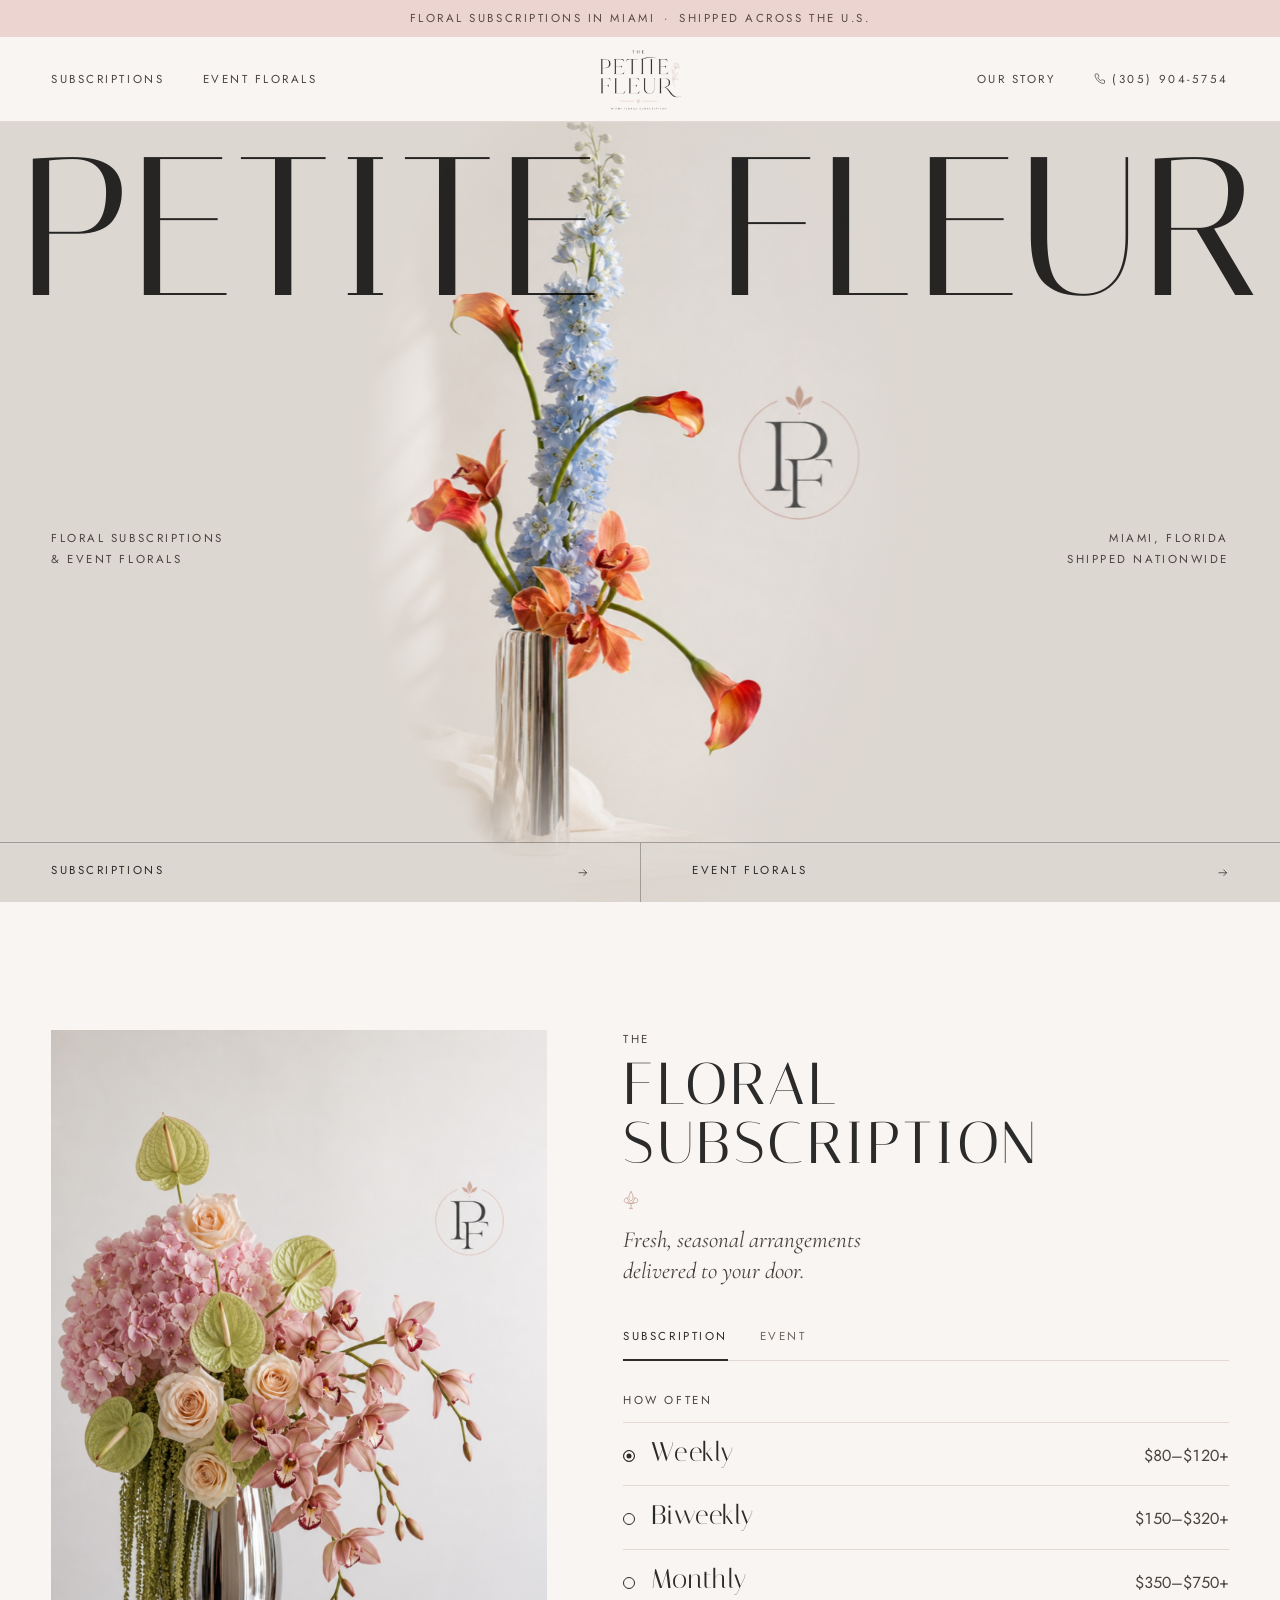
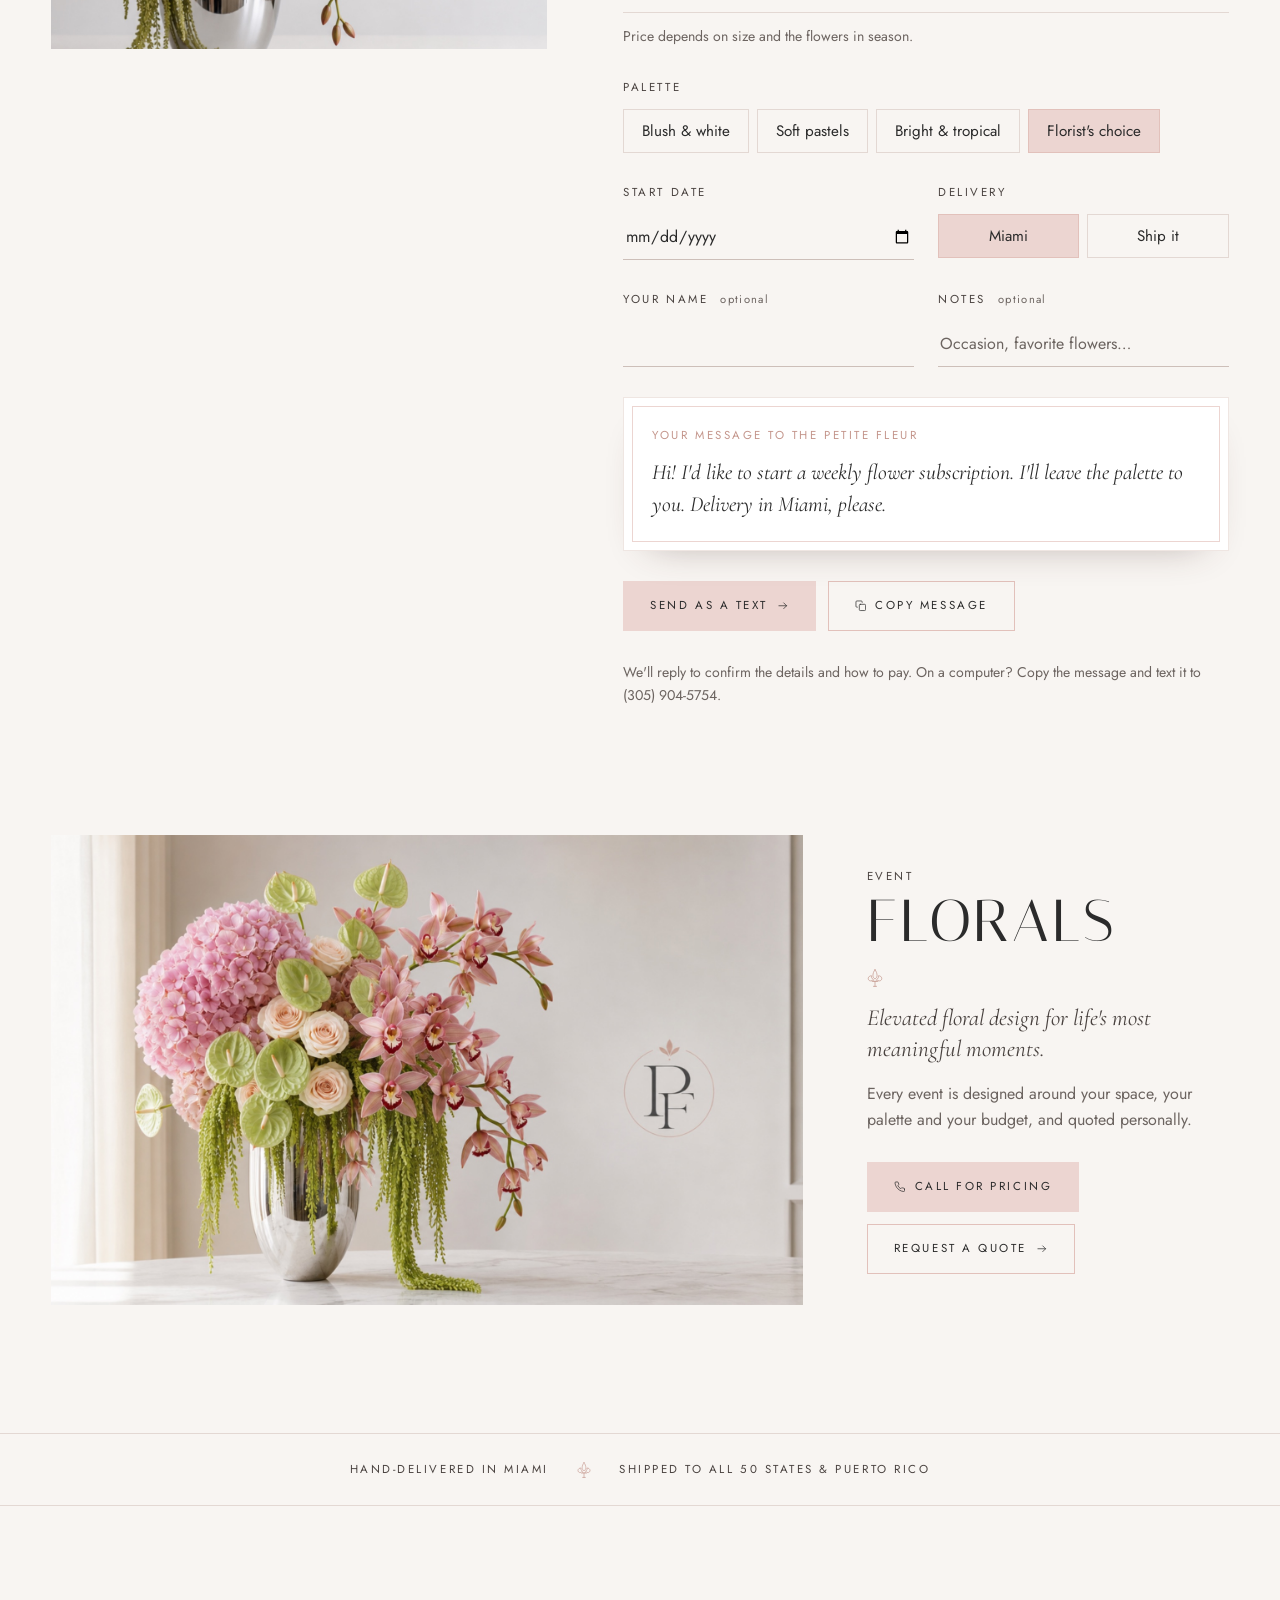
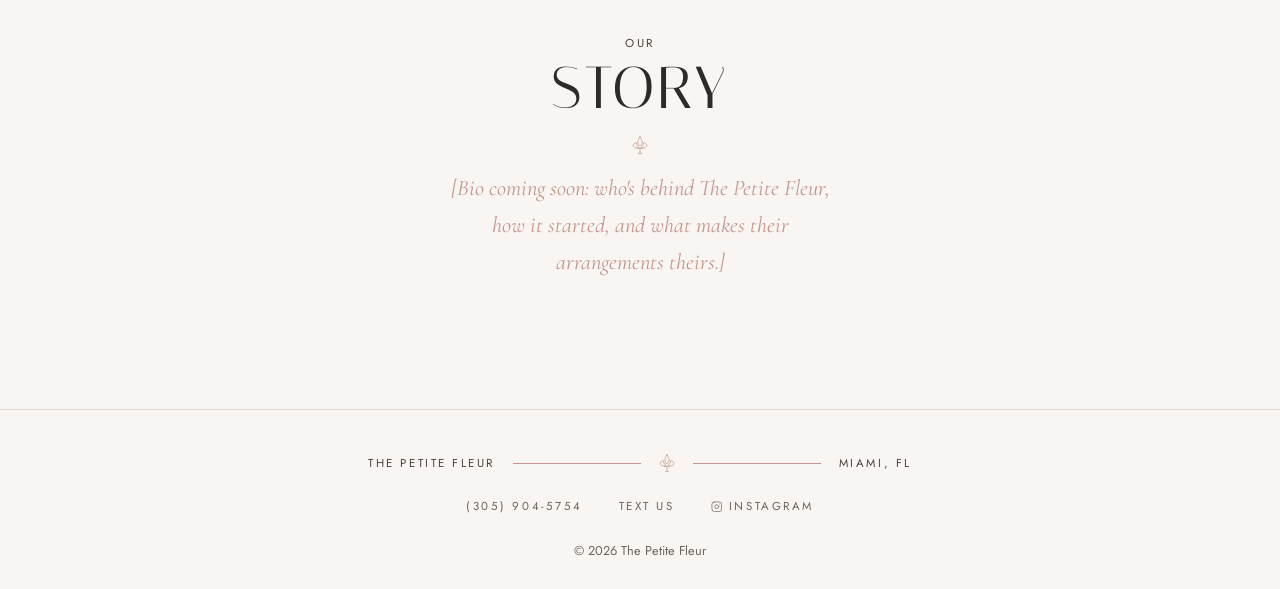
==== v4.html @ 244ac1bc "Add v4: her brand (logo, photos), Botanica-style hero, builder as enclosure card Co-Authored-By: Cla" ====
<!doctype html>
<html lang="en">
<head>
  <meta charset="utf-8">
  <meta name="robots" content="noindex, nofollow">
  <meta name="viewport" content="width=device-width, initial-scale=1, viewport-fit=cover">
  <title>The Petite Fleur · Miami Floral Subscription &amp; Event Florals</title>
  <meta name="description" content="The Petite Fleur: Miami floral subscriptions and event florals. Weekly, biweekly and monthly arrangements, hand-delivered in Miami and shipped across the U.S., including Hawaii and Puerto Rico.">
  <meta name="theme-color" content="#f8f5f2">
  <link rel="preconnect" href="https://fonts.googleapis.com">
  <link rel="preconnect" href="https://fonts.gstatic.com" crossorigin>
  <link href="https://fonts.googleapis.com/css2?family=Italiana&family=Jost:wght@300;400;500&family=Cormorant+Garamond:ital,wght@1,400;1,500&display=swap" rel="stylesheet">
  <link rel="stylesheet" href="v4.css">
</head>
<body>
  <svg width="0" height="0" style="position:absolute" aria-hidden="true">
    <symbol id="i-phone" viewBox="0 0 24 24"><path d="M22 16.9v3a2 2 0 0 1-2.2 2 19.8 19.8 0 0 1-8.6-3.1 19.5 19.5 0 0 1-6-6A19.8 19.8 0 0 1 2.1 4.2 2 2 0 0 1 4.1 2h3a2 2 0 0 1 2 1.7c.1 1 .4 1.9.7 2.8a2 2 0 0 1-.5 2.1L8 9.9a16 16 0 0 0 6 6l1.3-1.3a2 2 0 0 1 2.1-.4c.9.3 1.8.6 2.8.7a2 2 0 0 1 1.7 2z"/></symbol>
    <symbol id="i-text" viewBox="0 0 24 24"><path d="M21 15a2 2 0 0 1-2 2H7l-4 4V5a2 2 0 0 1 2-2h14a2 2 0 0 1 2 2z"/></symbol>
    <symbol id="i-arrow" viewBox="0 0 24 24"><path d="M4 12h16M14 6l6 6-6 6"/></symbol>
    <symbol id="i-insta" viewBox="0 0 24 24"><rect x="2" y="2" width="20" height="20" rx="5"/><path d="M16 11.4A4 4 0 1 1 12.6 8 4 4 0 0 1 16 11.4z"/><path d="M17.5 6.5h.01"/></symbol>
    <symbol id="i-copy" viewBox="0 0 24 24"><rect x="9" y="9" width="13" height="13" rx="2"/><path d="M5 15H4a2 2 0 0 1-2-2V4a2 2 0 0 1 2-2h9a2 2 0 0 1 2 2v1"/></symbol>
    <symbol id="i-check" viewBox="0 0 24 24"><path d="M20 6 9 17l-5-5"/></symbol>
    <!-- Fleur-de-lis from the logo's divider -->
    <symbol id="fleur" viewBox="0 0 24 28"><path d="M12 1c-2.2 3-3.2 6-3.2 9 0 2.4 1.2 4.2 3.2 5.6 2-1.4 3.2-3.2 3.2-5.6 0-3-1-6-3.2-9Zm-2.6 15.3C7 15.1 6 12.7 6.9 10.6c-2.7-.4-5.2 1.4-5.4 3.9-.2 2.3 1.6 4 3.6 4 1.3 0 2.1-.7 2.4-1.5.6 1 1.8 1.6 3 1.6M14.6 16.3c2.4-1.2 3.4-3.6 2.5-5.7 2.7-.4 5.2 1.4 5.4 3.9.2 2.3-1.6 4-3.6 4-1.3 0-2.1-.7-2.4-1.5-.6 1-1.8 1.6-3 1.6M7.5 19.4h9M12 19.4v7.6M9.6 27h4.8"/></symbol>
  </svg>

  <a class="skip" href="#main">Skip to content</a>

  <p class="announce">Floral subscriptions in Miami<span class="announce-more"><span aria-hidden="true">·</span>Shipped across the U.S.</span></p>

  <header class="site-header">
    <nav class="nav-left" aria-label="Main">
      <a href="#subscription">Subscriptions</a>
      <a href="#events">Event florals</a>
    </nav>
    <a class="logo" href="#top" aria-label="The Petite Fleur, home">
      <img src="assets/brand/logo-crop.jpg" alt="The Petite Fleur" width="1200" height="925">
    </a>
    <div class="nav-right">
      <a href="#story">Our story</a>
      <a class="nav-phone" href="tel:+13059045754"><svg class="icon" aria-hidden="true"><use href="#i-phone"/></svg><span>(305) 904-5754</span></a>
    </div>
  </header>

  <main id="main">
    <section class="hero" id="top" aria-label="The Petite Fleur">
      <h1 class="hero-word"><span>Petite</span> <span>Fleur</span></h1>
      <figure class="hero-flower">
        <img src="assets/brand/arrangement-delphinium.jpg" alt="A tall arrangement of pale blue delphinium, orange calla lilies and cymbidium orchids in a chrome vase" width="1333" height="2000">
      </figure>
      <p class="hero-side hero-left">Floral subscriptions<br>&amp; event florals</p>
      <p class="hero-side hero-right">Miami, Florida<br>Shipped nationwide</p>
      <div class="hero-paths">
        <a href="#subscription"><span>Subscriptions</span><svg class="icon" aria-hidden="true"><use href="#i-arrow"/></svg></a>
        <a href="#events"><span>Event florals</span><svg class="icon" aria-hidden="true"><use href="#i-arrow"/></svg></a>
      </div>
    </section>

    <section class="subscription" id="subscription" aria-labelledby="sub-h">
      <figure class="sub-photo">
        <img src="assets/brand/arrangement-hydrangea.jpg" alt="Pink hydrangea, peach roses, green anthurium and cascading amaranthus with pink cymbidium orchids in a chrome vase" loading="lazy" width="1333" height="2000">
      </figure>

      <div class="sub-body">
        <p class="kicker">The</p>
        <h2 id="sub-h">Floral Subscription</h2>
        <svg class="fleur" aria-hidden="true"><use href="#fleur"/></svg>
        <p class="accent">Fresh, seasonal arrangements delivered to your door.</p>

        <form class="builder" id="order" novalidate>
          <div class="tabs" role="radiogroup" aria-label="What are you ordering?">
            <input type="radio" name="kind" id="k-sub" value="subscription" checked>
            <label for="k-sub">Subscription</label>
            <input type="radio" name="kind" id="k-event" value="event">
            <label for="k-event">Event</label>
          </div>

          <fieldset class="panel" data-panel="subscription">
            <legend>How often</legend>
            <label class="plan"><input type="radio" name="plan" value="weekly" checked><span class="plan-name">Weekly</span><span class="plan-price">$80–$120+</span></label>
            <label class="plan"><input type="radio" name="plan" value="biweekly"><span class="plan-name">Biweekly</span><span class="plan-price">$150–$320+</span></label>
            <label class="plan"><input type="radio" name="plan" value="monthly"><span class="plan-name">Monthly</span><span class="plan-price">$350–$750+</span></label>
            <p class="hint">Price depends on size and the flowers in season.</p>
          </fieldset>

          <div class="panel" data-panel="event" hidden>
            <div class="row">
              <label class="field"><span>Event date</span><input type="date" name="eventDate"></label>
              <label class="field"><span>Guests</span>
                <select name="guests">
                  <option value="">Not sure yet</option>
                  <option>Under 25</option>
                  <option>25 to 75</option>
                  <option>75 to 150</option>
                  <option>150+</option>
                </select>
              </label>
            </div>
            <label class="field"><span>Location</span><input type="text" name="venue" placeholder="Venue or neighborhood" autocomplete="off"></label>
          </div>

          <fieldset>
            <legend>Palette</legend>
            <div class="chips">
              <label class="chip"><input type="radio" name="palette" value="blush and white"><span>Blush &amp; white</span></label>
              <label class="chip"><input type="radio" name="palette" value="soft pastels"><span>Soft pastels</span></label>
              <label class="chip"><input type="radio" name="palette" value="bright and tropical"><span>Bright &amp; tropical</span></label>
              <label class="chip"><input type="radio" name="palette" value="florist's choice" checked><span>Florist's choice</span></label>
            </div>
          </fieldset>

          <div class="panel" data-panel="subscription">
            <div class="row">
              <label class="field"><span>Start date</span><input type="date" name="start"></label>
              <fieldset class="field">
                <legend>Delivery</legend>
                <div class="chips chips-2">
                  <label class="chip"><input type="radio" name="where" value="miami" checked><span>Miami</span></label>
                  <label class="chip"><input type="radio" name="where" value="ship"><span>Ship it</span></label>
                </div>
              </fieldset>
            </div>
            <label class="field" data-ship hidden><span>Shipping ZIP code</span><input type="text" name="zip" inputmode="numeric" autocomplete="postal-code" maxlength="5" placeholder="e.g. 96815"></label>
          </div>

          <div class="row">
            <label class="field"><span>Your name <small>optional</small></span><input type="text" name="name" autocomplete="given-name"></label>
            <label class="field"><span>Notes <small>optional</small></span><input type="text" name="notes" placeholder="Occasion, favorite flowers…" autocomplete="off"></label>
          </div>

          <div class="note-card" aria-labelledby="note-h">
            <p class="note-label" id="note-h">Your message to The Petite Fleur</p>
            <p class="note-text" id="bubble" aria-live="polite"></p>
          </div>

          <div class="send">
            <a class="btn btn-blush" id="send" href="sms:+13059045754">Send as a text <svg class="icon" aria-hidden="true"><use href="#i-arrow"/></svg></a>
            <button class="btn btn-line" type="button" id="copy"><svg class="icon i-copy" aria-hidden="true"><use href="#i-copy"/></svg><svg class="icon i-check" aria-hidden="true"><use href="#i-check"/></svg><span>Copy message</span></button>
          </div>
          <p class="hint">We'll reply to confirm the details and how to pay. On a computer? Copy the message and text it to (305) 904-5754.</p>
        </form>
      </div>
    </section>

    <section class="events" id="events" aria-labelledby="events-h">
      <figure class="events-photo">
        <img src="assets/brand/arrangement-wide.jpg" alt="A sweeping arrangement of pink hydrangea, peach roses, green anthurium and pink cymbidium orchids in a chrome vase" loading="lazy" width="2000" height="1125">
      </figure>
      <div class="events-body">
        <p class="kicker">Event</p>
        <h2 id="events-h">Florals</h2>
        <svg class="fleur" aria-hidden="true"><use href="#fleur"/></svg>
        <p class="accent">Elevated floral design for life's most meaningful moments.</p>
        <p class="plain">Every event is designed around your space, your palette and your budget, and quoted personally.</p>
        <div class="events-actions">
          <a class="btn btn-blush" href="tel:+13059045754"><svg class="icon" aria-hidden="true"><use href="#i-phone"/></svg>Call for pricing</a>
          <a class="btn btn-line" href="#order" data-event>Request a quote <svg class="icon" aria-hidden="true"><use href="#i-arrow"/></svg></a>
        </div>
      </div>
    </section>

    <section class="delivery" aria-label="Delivery">
      <p><span>Hand-delivered in Miami</span><svg class="fleur fleur-inline" aria-hidden="true"><use href="#fleur"/></svg><span>Shipped to all 50 states &amp; Puerto Rico</span></p>
    </section>

    <!-- PLACEHOLDER: replace the bracketed story once the client sends it. -->
    <section class="story" id="story" aria-labelledby="story-h">
      <p class="kicker">Our</p>
      <h2 id="story-h">Story</h2>
      <svg class="fleur" aria-hidden="true"><use href="#fleur"/></svg>
      <p class="placeholder">[Bio coming soon: who's behind The Petite Fleur, how it started, and what makes their arrangements theirs.]</p>
    </section>
  </main>

  <footer class="site-footer">
    <div class="foot-line">
      <span>The Petite Fleur</span>
      <span class="rule" aria-hidden="true"></span>
      <svg class="fleur" aria-hidden="true"><use href="#fleur"/></svg>
      <span class="rule" aria-hidden="true"></span>
      <span>Miami, FL</span>
    </div>
    <div class="foot-links">
      <a href="tel:+13059045754">(305) 904-5754</a>
      <a href="sms:+13059045754">Text us</a>
      <a href="https://www.instagram.com/thepetitefleurmiami/" target="_blank" rel="noopener"><svg class="icon" aria-hidden="true"><use href="#i-insta"/></svg>Instagram</a>
    </div>
    <p class="fine">© <span id="year">2026</span> The Petite Fleur</p>
  </footer>

  <div class="dock" aria-label="Quick contact">
    <a class="dock-primary" href="#order"><svg class="icon" aria-hidden="true"><use href="#i-text"/></svg><span>Text to order</span></a>
    <a href="tel:+13059045754"><svg class="icon" aria-hidden="true"><use href="#i-phone"/></svg>Call</a>
  </div>

  <script src="v4.js" defer></script>
</body>
</html>
---- v4.css ----
:root {
  --ivory: #f8f5f2;        /* her site's ground */
  --greige: #ddd7d1;       /* matches the backdrop in her photos */
  --ink: #2b2b2b;          /* logo charcoal */
  --muted: #6c6460;
  --rose: #c4968c;         /* logo linework */
  --blush: #ecd5d1;        /* her buttons */
  --blush-deep: #e2c1bb;
  --line: #e3d8d3;

  --ease-out: cubic-bezier(0.23, 1, 0.32, 1);

  --gutter: clamp(16px, 4vw, 56px);
  --max: 1280px;
  --section: clamp(80px, 10vw, 144px);

  --display: "Italiana", "Bodoni Moda", serif;
  --sans: "Jost", system-ui, sans-serif;
  --accent: "Cormorant Garamond", Georgia, serif;
}

*, *::before, *::after { box-sizing: border-box; }
html { scroll-behavior: smooth; scroll-padding-top: 96px; -webkit-text-size-adjust: 100%; scrollbar-color: var(--blush-deep) var(--ivory); }
body {
  margin: 0; background: var(--ivory); color: var(--ink);
  font: 400 1rem/1.65 var(--sans);
  -webkit-font-smoothing: antialiased; -webkit-tap-highlight-color: transparent;
}
::selection { background: var(--blush); color: var(--ink); }
:focus-visible { outline: 1.5px solid var(--ink); outline-offset: 4px; }
a { color: inherit; text-decoration: none; }
h1, h2 { margin: 0; font-weight: 400; }
p { margin: 0; text-wrap: pretty; }
img { display: block; max-width: 100%; }
input, select, button { font: inherit; color: inherit; }
fieldset { border: 0; margin: 0; padding: 0; min-width: 0; }
legend { padding: 0; }

.skip { position: absolute; left: -999px; top: 8px; background: var(--ink); color: #fff; padding: 8px 12px; }
.skip:focus { left: 8px; z-index: 30; }
.icon { width: 1em; height: 1em; fill: none; stroke: currentColor; stroke-width: 1.5; stroke-linecap: round; stroke-linejoin: round; flex: none; }
.fleur { width: 16px; height: 18px; fill: none; stroke: var(--rose); stroke-width: 1.1; stroke-linecap: round; stroke-linejoin: round; }

/* Tracked caps: the logo's "MIAMI FLORAL SUBSCRIPTION" voice */
.announce, .site-header a, .hero-side, .hero-paths, .kicker, legend, .field > span, .tabs label, .btn, .note-label, .delivery p, .foot-line, .foot-links {
  font-family: var(--sans); font-weight: 400; text-transform: uppercase; letter-spacing: 0.22em; font-size: 0.72rem;
}

.announce { background: var(--blush); text-align: center; padding: 9px var(--gutter); color: #5a4a46; }
.announce span span { margin: 0 0.8em; }

/* Header: nav · logo · nav */
.site-header {
  position: sticky; top: 0; z-index: 20;
  display: grid; grid-template-columns: 1fr auto 1fr; align-items: center; gap: 24px;
  padding: 10px var(--gutter);
  background: rgb(248 245 242 / 0.96); border-bottom: 1px solid var(--line);
}
.nav-left, .nav-right { display: flex; align-items: center; gap: clamp(20px, 3vw, 44px); }
.nav-right { justify-content: flex-end; }
.site-header a { position: relative; padding: 6px 0; color: #4a4340; }
.logo { padding: 0 !important; }
.logo img { height: 64px; width: auto; mix-blend-mode: multiply; }
.nav-phone { display: inline-flex; align-items: center; gap: 0.6em; }

/* Underline that draws in from the left on hover */
.nav-left a::after, .nav-right a::after, .hero-paths span::after {
  content: ""; position: absolute; left: 0; right: 0; bottom: 0; height: 1px; background: var(--rose);
  transform: scaleX(0); transform-origin: left; transition: transform 300ms var(--ease-out);
}
.hero-paths span { position: relative; padding-bottom: 4px; }
@media (hover: hover) and (pointer: fine) {
  .nav-left a:hover::after, .nav-right a:hover::after, .hero-paths a:hover span::after { transform: scaleX(1); }
}

/* Hero: the Botanica arrangement, in her world */
.hero {
  position: relative; overflow: hidden;
  min-height: calc(100svh - 120px);
  display: grid; grid-template-rows: auto 1fr auto;
  background: var(--greige);
}
.hero-word {
  position: relative; z-index: 2;
  display: flex; justify-content: space-between;
  padding: clamp(12px, 2vw, 28px) clamp(8px, 1.5vw, 24px) 0;
  font-family: var(--display); font-size: clamp(4rem, 15.4vw, 15rem); line-height: 0.82; letter-spacing: 0.01em;
  text-transform: uppercase; color: var(--ink); mix-blend-mode: multiply;
  pointer-events: none;
}
.hero-flower {
  position: absolute; z-index: 1; left: 50%; bottom: 0; margin: 0;
  height: 108%; aspect-ratio: 1333 / 2000; translate: -50% 0;
  -webkit-mask-image: radial-gradient(ellipse 50% 52% at 50% 50%, #000 62%, transparent 100%);
          mask-image: radial-gradient(ellipse 50% 52% at 50% 50%, #000 62%, transparent 100%);
}
.hero-flower img { width: 100%; height: 100%; object-fit: cover; }
.hero-side { position: absolute; z-index: 2; top: 52%; color: #4a4340; line-height: 1.9; }
.hero-left { left: var(--gutter); }
.hero-right { right: var(--gutter); text-align: right; }
.hero-paths {
  position: relative; z-index: 2; grid-row: 3;
  display: grid; grid-template-columns: 1fr 1fr;
  border-top: 1px solid rgb(43 43 43 / 0.35);
}
.hero-paths a { display: flex; justify-content: space-between; align-items: center; padding: 18px var(--gutter); background: rgb(221 215 209 / 0.6); }
.hero-paths a + a { border-left: 1px solid rgb(43 43 43 / 0.35); }

/* Section heads: kicker + display word + fleur, as on her site */
.kicker { color: #4a4340; }
.subscription h2, .events h2, .story h2 { font-family: var(--display); font-size: clamp(2.4rem, 4.6vw, 3.8rem); line-height: 1; letter-spacing: 0.06em; text-transform: uppercase; margin-top: 6px; }
.subscription .fleur, .events .fleur, .story .fleur { display: block; margin: 18px 0 16px; }
.accent { font-family: var(--accent); font-style: italic; font-size: clamp(1.25rem, 1.8vw, 1.5rem); line-height: 1.35; color: #4a4340; max-width: 30ch; }

/* Subscription + builder */
.subscription {
  display: grid; grid-template-columns: minmax(0, 0.9fr) minmax(0, 1.1fr); gap: clamp(32px, 6vw, 96px);
  align-items: start;
  padding: var(--section) max(var(--gutter), calc((100vw - var(--max)) / 2));
}
.sub-photo { position: sticky; top: 112px; margin: 0; aspect-ratio: 4 / 5; overflow: hidden; background: var(--greige); }
.sub-photo img { width: 100%; height: 100%; object-fit: cover; object-position: 50% 35%; }

.builder { display: grid; gap: 30px; margin-top: 40px; }
legend, .field > span { display: block; margin-bottom: 12px; color: #4a4340; }
.field small { margin-left: 0.6em; color: var(--muted); letter-spacing: 0.12em; text-transform: none; font-size: 0.7rem; }
.hint { color: var(--muted); font-size: 0.88rem; }
.row { display: grid; grid-template-columns: 1fr 1fr; gap: 24px; }
.panel { display: grid; gap: 24px; }
.panel[hidden], [data-ship][hidden] { display: none; }
fieldset.panel { gap: 0; }
fieldset.panel .hint { margin-top: 12px; }

.tabs { display: flex; gap: 32px; border-bottom: 1px solid var(--line); }
.tabs input { position: absolute; opacity: 0; pointer-events: none; }
.tabs label { position: relative; padding: 0 0 14px; cursor: pointer; color: var(--muted); transition: color 200ms ease; }
.tabs label::after { content: ""; position: absolute; left: 0; right: 0; bottom: -1px; height: 1.5px; background: var(--ink); transform: scaleX(0); transform-origin: left; transition: transform 300ms var(--ease-out); }
.tabs input:checked + label { color: var(--ink); }
.tabs input:checked + label::after { transform: scaleX(1); }
.tabs input:focus-visible + label { outline: 1.5px solid var(--ink); outline-offset: 4px; }

.plan { position: relative; display: flex; align-items: baseline; gap: 16px; padding: 16px 0; border-bottom: 1px solid var(--line); cursor: pointer; }
.plan:first-of-type { border-top: 1px solid var(--line); }
.plan input { position: absolute; opacity: 0; inset: 0; margin: 0; cursor: pointer; }
.plan::before { content: ""; flex: none; width: 12px; height: 12px; border: 1px solid var(--ink); border-radius: 999px; translate: 0 1px; transition: background-color 150ms ease, box-shadow 150ms ease; }
.plan:has(input:checked)::before { background: var(--ink); box-shadow: inset 0 0 0 2.5px var(--ivory); }
.plan:has(input:focus-visible) { outline: 1.5px solid var(--ink); outline-offset: 2px; }
.plan-name { font-family: var(--display); font-size: 1.7rem; line-height: 1; letter-spacing: 0.04em; }
.plan-price { margin-left: auto; font-size: 1rem; font-variant-numeric: lining-nums tabular-nums; color: #4a4340; }

.chips { display: flex; flex-wrap: wrap; gap: 8px; }
.chips-2 { display: grid; grid-template-columns: 1fr 1fr; }
.chip { position: relative; cursor: pointer; }
.chip input { position: absolute; opacity: 0; inset: 0; margin: 0; cursor: pointer; }
.chip span {
  display: flex; align-items: center; justify-content: center; min-height: 44px; padding: 0 18px;
  border: 1px solid var(--line); background: transparent; font-size: 0.95rem;
  transition: background-color 150ms ease, border-color 150ms ease;
}
.chip input:checked + span { background: var(--blush); border-color: var(--blush-deep); }
.chip input:focus-visible + span { outline: 1.5px solid var(--ink); outline-offset: 2px; }
@media (hover: hover) and (pointer: fine) { .chip:hover span { border-color: var(--rose); } }

input[type="text"], input[type="date"], select {
  width: 100%; min-height: 46px; padding: 0 2px; border: 0; border-bottom: 1px solid #cdbfb9;
  background: transparent; border-radius: 0; font-size: 1rem; caret-color: var(--rose); accent-color: var(--ink);
  transition: border-color 150ms ease;
}
input::placeholder { color: var(--muted); }
input:focus-visible, select:focus-visible { outline: none; border-bottom-color: var(--ink); box-shadow: 0 1px 0 var(--ink); }
select { appearance: none; background-image: url("data:image/svg+xml,%3Csvg xmlns='http://www.w3.org/2000/svg' width='12' height='8' fill='none' stroke='%232b2b2b' stroke-width='1.3' stroke-linecap='round'%3E%3Cpath d='m1 1.5 5 5 5-5'/%3E%3C/svg%3E"); background-repeat: no-repeat; background-position: right 4px center; padding-right: 28px; }

/* The message, as a florist's enclosure card */
.note-card { position: relative; background: #fff; padding: 28px 28px 30px; box-shadow: 0 18px 40px -28px rgb(70 45 40 / 0.45); border: 1px solid #efe6e2; }
.note-card::before { content: ""; position: absolute; inset: 8px; border: 1px solid var(--blush); pointer-events: none; }
.note-label { color: var(--rose); }
.note-text { margin-top: 12px; font-family: var(--accent); font-style: italic; font-size: 1.35rem; line-height: 1.45; color: var(--ink); }

.send { display: flex; flex-wrap: wrap; gap: 12px; }
.btn {
  display: inline-flex; align-items: center; justify-content: center; gap: 0.8em;
  min-height: 50px; padding: 0 26px; border: 1px solid transparent; border-radius: 0; cursor: pointer; white-space: nowrap;
  transition: background-color 150ms ease, border-color 150ms ease, transform 140ms var(--ease-out);
}
.btn:active { transform: scale(0.98); }
.btn-blush { background: var(--blush); color: var(--ink); }
.btn-line { border-color: var(--blush-deep); background: transparent; }
.btn .icon { transition: transform 300ms var(--ease-out); }
#copy .i-check, #copy.is-done .i-copy { display: none; }
#copy.is-done .i-check { display: block; }
@media (hover: hover) and (pointer: fine) {
  .btn-blush:hover { background: var(--blush-deep); }
  .btn-line:hover { border-color: var(--rose); }
  .btn:hover .icon:last-child { transform: translateX(3px); }
}

/* Events */
.events { display: grid; grid-template-columns: minmax(0, 1.35fr) minmax(0, 0.65fr); align-items: center; gap: clamp(32px, 5vw, 80px); padding: 0 max(var(--gutter), calc((100vw - var(--max)) / 2)) var(--section); }
.events-photo { margin: 0; aspect-ratio: 16 / 10; overflow: hidden; background: var(--greige); }
.events-photo img { width: 100%; height: 100%; object-fit: cover; object-position: 30% 50%; }
.events .plain { margin-top: 16px; color: var(--muted); max-width: 38ch; }
.events-actions { display: flex; flex-wrap: wrap; gap: 12px; margin-top: 28px; }

/* Delivery band */
.delivery { border-top: 1px solid var(--line); border-bottom: 1px solid var(--line); padding: 26px var(--gutter); }
.delivery p { display: flex; flex-wrap: wrap; justify-content: center; align-items: center; gap: 12px 28px; text-align: center; color: #4a4340; }
.fleur-inline { width: 14px; height: 16px; }

/* Story */
.story { text-align: center; padding: var(--section) var(--gutter); }
.story .fleur { margin-left: auto; margin-right: auto; }
.placeholder { font-family: var(--accent); font-style: italic; font-size: 1.4rem; color: var(--rose); max-width: 40ch; margin: 0 auto; }

/* Footer: her logo line */
.site-footer { padding: 44px var(--gutter) 28px; border-top: 1px solid var(--line); text-align: center; }
.foot-line { display: flex; justify-content: center; align-items: center; gap: 18px; color: #4a4340; }
.foot-line .rule { width: clamp(40px, 10vw, 140px); height: 1px; background: var(--rose); }
.foot-links { display: flex; flex-wrap: wrap; justify-content: center; gap: 12px 36px; margin-top: 24px; }
.foot-links a { display: inline-flex; align-items: center; gap: 0.6em; color: var(--muted); transition: color 150ms ease; }
.fine { margin-top: 24px; font-size: 0.8rem; color: var(--muted); }
@media (hover: hover) and (pointer: fine) { .foot-links a:hover { color: var(--ink); } }

.dock { display: none; }

/* Motion: the name settles and the arrangement rises into it, once. */
@media (prefers-reduced-motion: no-preference) {
  .hero-word span { display: inline-block; animation: word-in 1200ms var(--ease-out) both; }
  .hero-word span + span { animation-delay: 90ms; }
  .hero-flower { animation: flower-in 1500ms var(--ease-out) 150ms both; }
  .hero-side, .hero-paths { animation: fade-in 900ms ease 600ms both; }
  @supports (animation-timeline: scroll()) {
    .hero-flower { animation: flower-in 1500ms var(--ease-out) 150ms both, drift linear both; animation-timeline: auto, scroll(root); animation-range: normal, 0 100vh; }
  }
}
@media (prefers-reduced-motion: reduce) { html { scroll-behavior: auto; } }
@keyframes word-in { from { opacity: 0; transform: translateY(18%); filter: blur(6px); } }
@keyframes flower-in { from { opacity: 0; transform: translateY(5%); } }
@keyframes fade-in { from { opacity: 0; } }
@keyframes drift { to { transform: translateY(-8%); } }

/* Responsive */
@media (max-width: 960px) {
  .nav-left, .nav-right a:not(.nav-phone) { display: none; }
  .site-header { grid-template-columns: 1fr auto 1fr; }
  .logo { grid-column: 2; }
  .nav-right { grid-column: 3; }
  .subscription, .events { grid-template-columns: 1fr; }
  .sub-photo { position: static; aspect-ratio: 4 / 3; }
  .hero-side { top: auto; bottom: 84px; }
}
@media (max-width: 600px) {
  .announce { font-size: 0.62rem; letter-spacing: 0.16em; }
  .nav-phone span { display: none; }
  .logo img { height: 52px; }
  .hero { min-height: calc(100svh - 160px); }
  .hero-word { flex-direction: column; align-items: center; font-size: 23vw; line-height: 0.86; padding-top: 18px; }
  .hero-flower { height: 82%; }
  .hero-side { display: none; }
  .hero-paths a { padding: 14px 16px; font-size: 0.66rem; letter-spacing: 0.16em; }
  .announce .announce-more { display: none; }
  .row { grid-template-columns: 1fr; }
  .send .btn { flex: 1 1 100%; }
  .events-actions .btn { flex: 1 1 100%; }
  .foot-line { gap: 10px; font-size: 0.62rem; }
  body { padding-bottom: calc(72px + env(safe-area-inset-bottom)); }
  .dock {
    display: grid; grid-template-columns: 1.4fr 1fr; gap: 8px;
    position: fixed; left: 0; right: 0; bottom: 0; z-index: 20;
    padding: 10px 16px calc(10px + env(safe-area-inset-bottom));
    background: var(--ivory); border-top: 1px solid var(--line);
  }
  .dock a {
    display: flex; align-items: center; justify-content: center; gap: 0.6em; min-height: 48px;
    border: 1px solid var(--blush-deep); font-family: var(--sans); text-transform: uppercase; letter-spacing: 0.18em; font-size: 0.72rem;
    transition: transform 140ms var(--ease-out);
  }
  .dock .dock-primary { background: var(--blush); }
  .dock a:active { transform: scale(0.98); }
}
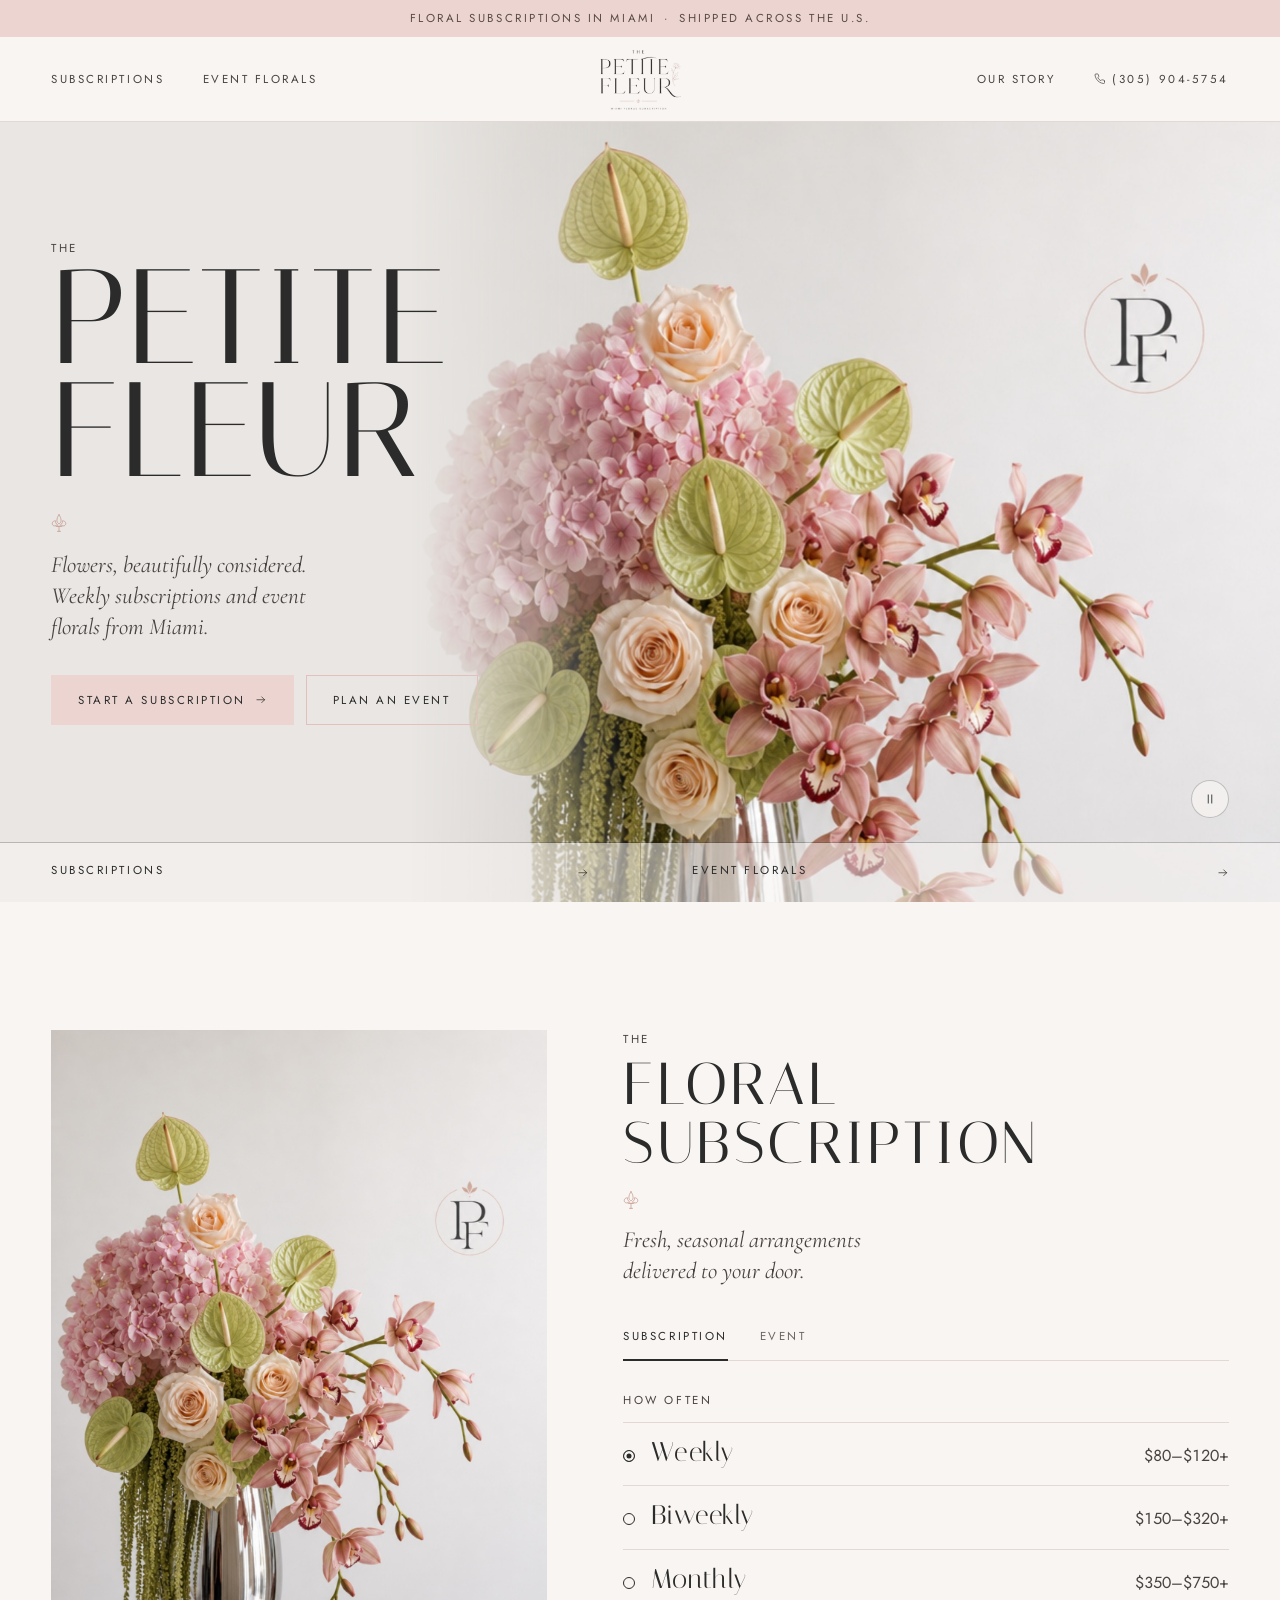
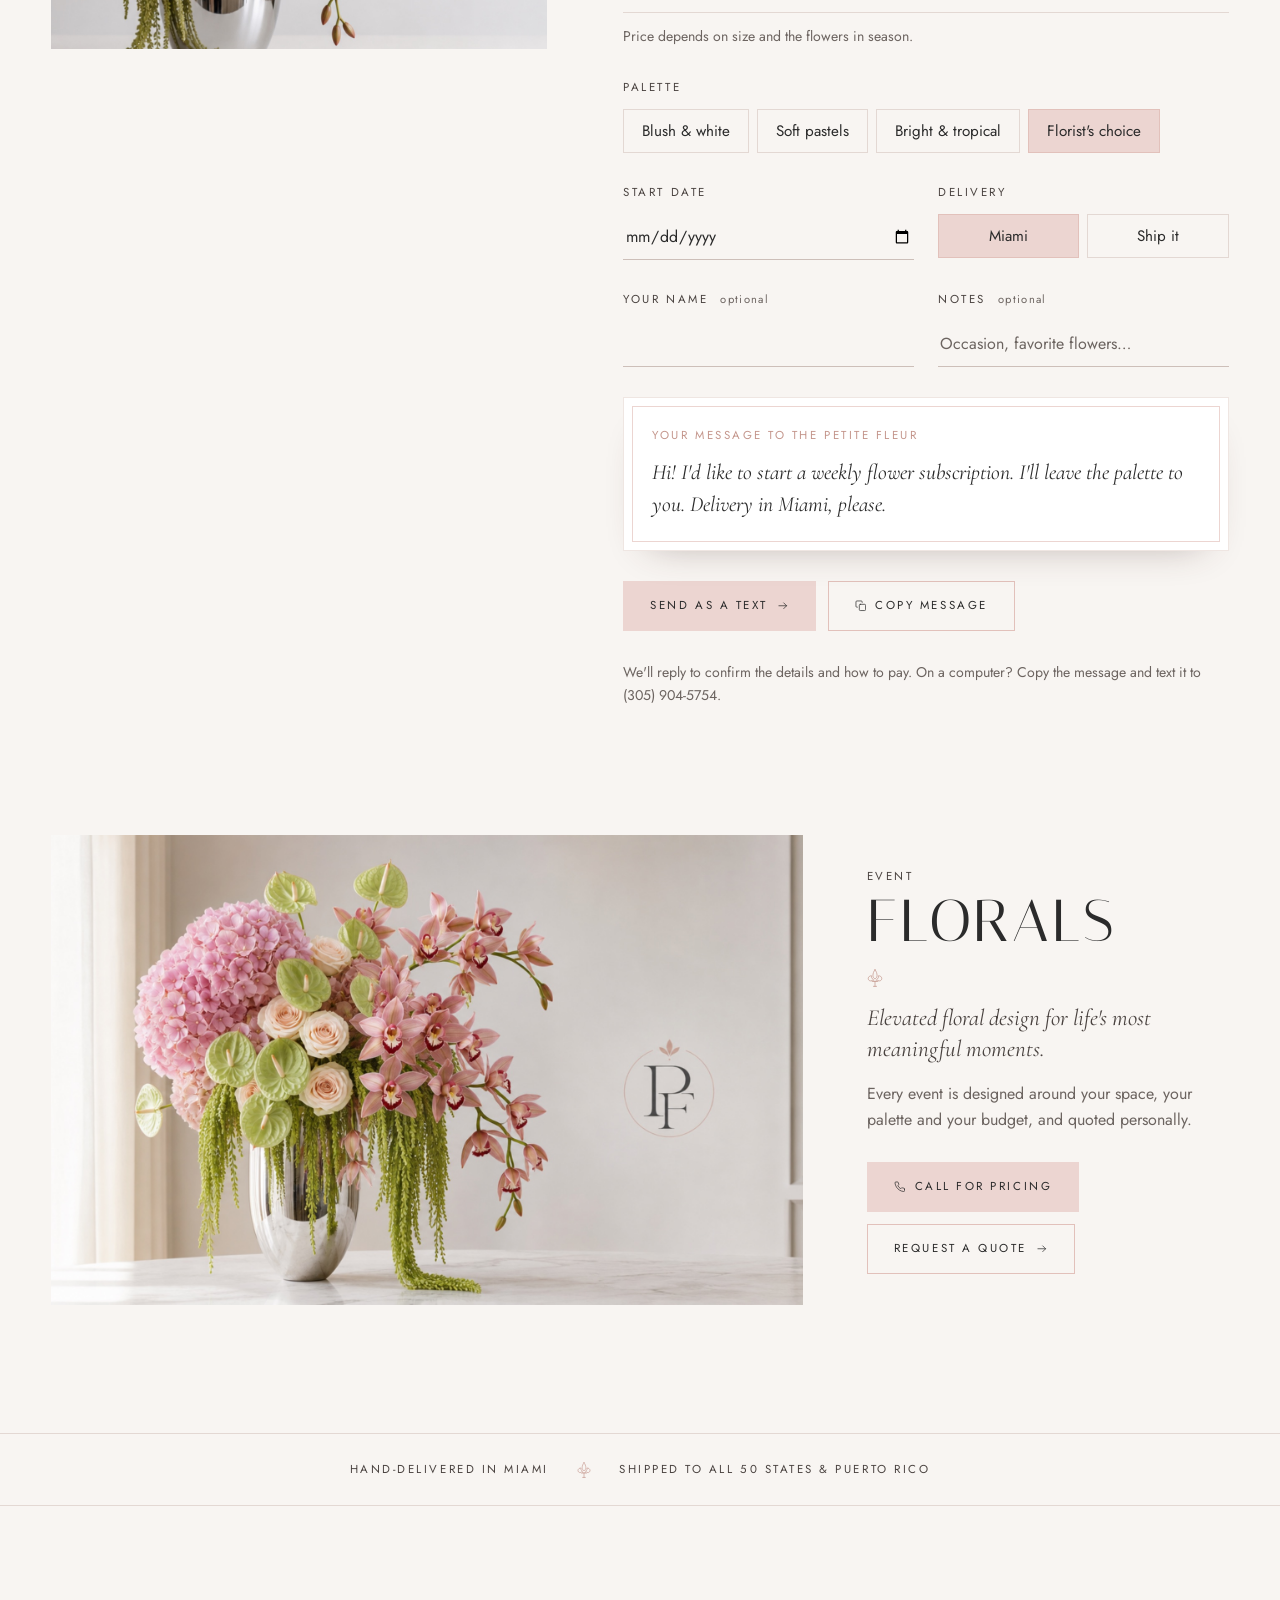
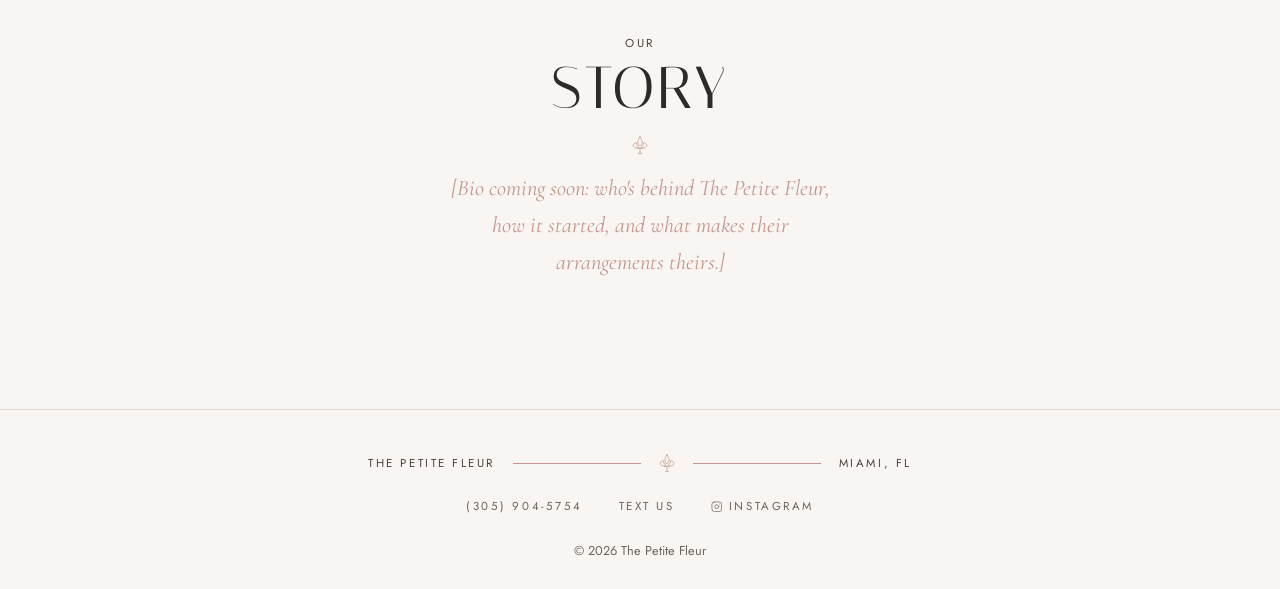
==== commit 2ce77426: "v4 hero: her arrangement large and close with continuous breathing motion Co-Authored-By: Claude Opu" ====
--- a/v4.html
+++ b/v4.html
@@ -19,6 +19,8 @@
     <symbol id="i-arrow" viewBox="0 0 24 24"><path d="M4 12h16M14 6l6 6-6 6"/></symbol>
     <symbol id="i-insta" viewBox="0 0 24 24"><rect x="2" y="2" width="20" height="20" rx="5"/><path d="M16 11.4A4 4 0 1 1 12.6 8 4 4 0 0 1 16 11.4z"/><path d="M17.5 6.5h.01"/></symbol>
     <symbol id="i-copy" viewBox="0 0 24 24"><rect x="9" y="9" width="13" height="13" rx="2"/><path d="M5 15H4a2 2 0 0 1-2-2V4a2 2 0 0 1 2-2h9a2 2 0 0 1 2 2v1"/></symbol>
+    <symbol id="i-pause" viewBox="0 0 24 24"><path d="M9 5v14M15 5v14"/></symbol>
+    <symbol id="i-play" viewBox="0 0 24 24"><path d="M7 4.5v15l12-7.5z"/></symbol>
     <symbol id="i-check" viewBox="0 0 24 24"><path d="M20 6 9 17l-5-5"/></symbol>
     <!-- Fleur-de-lis from the logo's divider -->
     <symbol id="fleur" viewBox="0 0 24 28"><path d="M12 1c-2.2 3-3.2 6-3.2 9 0 2.4 1.2 4.2 3.2 5.6 2-1.4 3.2-3.2 3.2-5.6 0-3-1-6-3.2-9Zm-2.6 15.3C7 15.1 6 12.7 6.9 10.6c-2.7-.4-5.2 1.4-5.4 3.9-.2 2.3 1.6 4 3.6 4 1.3 0 2.1-.7 2.4-1.5.6 1 1.8 1.6 3 1.6M14.6 16.3c2.4-1.2 3.4-3.6 2.5-5.7 2.7-.4 5.2 1.4 5.4 3.9.2 2.3-1.6 4-3.6 4-1.3 0-2.1-.7-2.4-1.5-.6 1-1.8 1.6-3 1.6M7.5 19.4h9M12 19.4v7.6M9.6 27h4.8"/></symbol>
@@ -43,13 +45,24 @@
   </header>
 
   <main id="main">
-    <section class="hero" id="top" aria-label="The Petite Fleur">
-      <h1 class="hero-word"><span>Petite</span> <span>Fleur</span></h1>
+    <section class="hero" id="top" aria-labelledby="hero-h">
       <figure class="hero-flower">
-        <img src="assets/brand/arrangement-delphinium.jpg" alt="A tall arrangement of pale blue delphinium, orange calla lilies and cymbidium orchids in a chrome vase" width="1333" height="2000">
+        <img src="assets/brand/arrangement-hydrangea.jpg" alt="Pink hydrangea, peach roses, green anthurium and pink cymbidium orchids cascading from a chrome vase" width="1333" height="2000">
       </figure>
-      <p class="hero-side hero-left">Floral subscriptions<br>&amp; event florals</p>
-      <p class="hero-side hero-right">Miami, Florida<br>Shipped nationwide</p>
+      <div class="hero-copy">
+        <p class="kicker">The</p>
+        <h1 class="hero-word" id="hero-h"><span>Petite</span> <span>Fleur</span></h1>
+        <svg class="fleur" aria-hidden="true"><use href="#fleur"/></svg>
+        <p class="accent">Flowers, beautifully considered. Weekly subscriptions and event florals from Miami.</p>
+        <div class="hero-actions">
+          <a class="btn btn-blush" href="#subscription">Start a subscription <svg class="icon" aria-hidden="true"><use href="#i-arrow"/></svg></a>
+          <a class="btn btn-line" href="#events">Plan an event</a>
+        </div>
+      </div>
+      <button class="motion-toggle" type="button" aria-label="Pause animation">
+        <svg class="icon i-pause" aria-hidden="true"><use href="#i-pause"/></svg>
+        <svg class="icon i-play" aria-hidden="true"><use href="#i-play"/></svg>
+      </button>
       <div class="hero-paths">
         <a href="#subscription"><span>Subscriptions</span><svg class="icon" aria-hidden="true"><use href="#i-arrow"/></svg></a>
         <a href="#events"><span>Event florals</span><svg class="icon" aria-hidden="true"><use href="#i-arrow"/></svg></a>
--- a/v4.css
+++ b/v4.css
@@ -1,6 +1,7 @@
 :root {
   --ivory: #f8f5f2;        /* her site's ground */
   --greige: #ddd7d1;       /* matches the backdrop in her photos */
+  --greige-light: #e9e6e3; /* the hydrangea photo's backdrop */
   --ink: #2b2b2b;          /* logo charcoal */
   --muted: #6c6460;
   --rose: #c4968c;         /* logo linework */
@@ -73,38 +74,50 @@
   .nav-left a:hover::after, .nav-right a:hover::after, .hero-paths a:hover span::after { transform: scaleX(1); }
 }
 
-/* Hero: the Botanica arrangement, in her world */
+/* Hero: her arrangement, up close and breathing */
 .hero {
   position: relative; overflow: hidden;
   min-height: calc(100svh - 120px);
-  display: grid; grid-template-rows: auto 1fr auto;
-  background: var(--greige);
-}
+  display: grid; grid-template-rows: 1fr auto; align-items: center;
+  background: var(--greige-light);
+}
+.hero-flower {
+  position: absolute; inset: 0 0 0 auto; z-index: 0; margin: 0;
+  width: min(68vw, 1100px);
+  -webkit-mask-image: linear-gradient(90deg, transparent 0%, #000 26%);
+          mask-image: linear-gradient(90deg, transparent 0%, #000 26%);
+}
+.hero-flower img {
+  width: 100%; height: 100%; object-fit: cover; object-position: 30% 38%;
+  transform-origin: 40% 40%;
+}
+.hero-copy { position: relative; z-index: 2; padding: clamp(40px, 6vw, 88px) var(--gutter); max-width: 760px; }
 .hero-word {
-  position: relative; z-index: 2;
-  display: flex; justify-content: space-between;
-  padding: clamp(12px, 2vw, 28px) clamp(8px, 1.5vw, 24px) 0;
-  font-family: var(--display); font-size: clamp(4rem, 15.4vw, 15rem); line-height: 0.82; letter-spacing: 0.01em;
-  text-transform: uppercase; color: var(--ink); mix-blend-mode: multiply;
-  pointer-events: none;
-}
-.hero-flower {
-  position: absolute; z-index: 1; left: 50%; bottom: 0; margin: 0;
-  height: 108%; aspect-ratio: 1333 / 2000; translate: -50% 0;
-  -webkit-mask-image: radial-gradient(ellipse 50% 52% at 50% 50%, #000 62%, transparent 100%);
-          mask-image: radial-gradient(ellipse 50% 52% at 50% 50%, #000 62%, transparent 100%);
-}
-.hero-flower img { width: 100%; height: 100%; object-fit: cover; }
-.hero-side { position: absolute; z-index: 2; top: 52%; color: #4a4340; line-height: 1.9; }
-.hero-left { left: var(--gutter); }
-.hero-right { right: var(--gutter); text-align: right; }
+  display: flex; flex-direction: column; margin-top: 4px;
+  font-family: var(--display); font-size: clamp(4rem, 10.5vw, 10.5rem); line-height: 0.84; letter-spacing: 0.01em;
+  text-transform: uppercase; color: var(--ink);
+}
+.hero-copy .fleur { display: block; margin: 26px 0 18px; }
+.hero-copy .accent { max-width: 26ch; }
+.hero-actions { display: flex; flex-wrap: wrap; gap: 12px; margin-top: 32px; }
+.motion-toggle {
+  position: absolute; z-index: 3; right: var(--gutter); bottom: 84px;
+  display: grid; place-items: center; width: 38px; height: 38px; padding: 0;
+  border: 1px solid rgb(43 43 43 / 0.25); border-radius: 999px; background: rgb(248 245 242 / 0.7); color: var(--ink); cursor: pointer;
+  transition: transform 140ms var(--ease-out), border-color 150ms ease;
+}
+.motion-toggle:active { transform: scale(0.94); }
+.motion-toggle .icon { width: 14px; height: 14px; }
+.motion-toggle .i-play { fill: currentColor; stroke: none; }
+.motion-toggle .i-play, .hero.is-still .motion-toggle .i-pause { display: none; }
+.hero.is-still .motion-toggle .i-play { display: block; }
 .hero-paths {
-  position: relative; z-index: 2; grid-row: 3;
+  position: relative; z-index: 2; grid-row: 2;
   display: grid; grid-template-columns: 1fr 1fr;
-  border-top: 1px solid rgb(43 43 43 / 0.35);
-}
-.hero-paths a { display: flex; justify-content: space-between; align-items: center; padding: 18px var(--gutter); background: rgb(221 215 209 / 0.6); }
-.hero-paths a + a { border-left: 1px solid rgb(43 43 43 / 0.35); }
+  border-top: 1px solid rgb(43 43 43 / 0.25);
+}
+.hero-paths a { display: flex; justify-content: space-between; align-items: center; padding: 18px var(--gutter); background: rgb(248 245 242 / 0.55); }
+.hero-paths a + a { border-left: 1px solid rgb(43 43 43 / 0.25); }
 
 /* Section heads: kicker + display word + fleur, as on her site */
 .kicker { color: #4a4340; }
@@ -222,21 +235,27 @@
 
 .dock { display: none; }
 
-/* Motion: the name settles and the arrangement rises into it, once. */
+/* Motion: the name arrives once; the arrangement keeps breathing, like footage. */
 @media (prefers-reduced-motion: no-preference) {
-  .hero-word span { display: inline-block; animation: word-in 1200ms var(--ease-out) both; }
+  .hero-word span { display: block; animation: word-in 1200ms var(--ease-out) both; }
   .hero-word span + span { animation-delay: 90ms; }
-  .hero-flower { animation: flower-in 1500ms var(--ease-out) 150ms both; }
-  .hero-side, .hero-paths { animation: fade-in 900ms ease 600ms both; }
+  .hero-copy .accent, .hero-actions, .hero-copy .fleur, .hero-copy .kicker { animation: fade-in 900ms ease 500ms both; }
+  .hero-flower { animation: flower-in 1600ms var(--ease-out) both; }
+  .hero-flower img { animation: breathe 14s cubic-bezier(0.77, 0, 0.175, 1) infinite alternate; }
+  .hero.is-still .hero-flower img { animation-play-state: paused; }
   @supports (animation-timeline: scroll()) {
-    .hero-flower { animation: flower-in 1500ms var(--ease-out) 150ms both, drift linear both; animation-timeline: auto, scroll(root); animation-range: normal, 0 100vh; }
+    .hero-flower { animation: flower-in 1600ms var(--ease-out) both, drift linear both; animation-timeline: auto, scroll(root); animation-range: normal, 0 100vh; }
   }
 }
-@media (prefers-reduced-motion: reduce) { html { scroll-behavior: auto; } }
+@media (prefers-reduced-motion: reduce) {
+  html { scroll-behavior: auto; }
+  .motion-toggle { display: none; }
+}
 @keyframes word-in { from { opacity: 0; transform: translateY(18%); filter: blur(6px); } }
-@keyframes flower-in { from { opacity: 0; transform: translateY(5%); } }
+@keyframes flower-in { from { opacity: 0; transform: scale(1.04); } }
+@keyframes breathe { from { transform: scale(1) translate(0, 0) rotate(0deg); } to { transform: scale(1.09) translate(-2%, -1.5%) rotate(-0.6deg); } }
 @keyframes fade-in { from { opacity: 0; } }
-@keyframes drift { to { transform: translateY(-8%); } }
+@keyframes drift { to { transform: translateY(-6%); } }
 
 /* Responsive */
 @media (max-width: 960px) {
@@ -246,16 +265,21 @@
   .nav-right { grid-column: 3; }
   .subscription, .events { grid-template-columns: 1fr; }
   .sub-photo { position: static; aspect-ratio: 4 / 3; }
-  .hero-side { top: auto; bottom: 84px; }
+  .hero-flower { width: 78vw; }
 }
 @media (max-width: 600px) {
   .announce { font-size: 0.62rem; letter-spacing: 0.16em; }
   .nav-phone span { display: none; }
   .logo img { height: 52px; }
-  .hero { min-height: calc(100svh - 160px); }
-  .hero-word { flex-direction: column; align-items: center; font-size: 23vw; line-height: 0.86; padding-top: 18px; }
-  .hero-flower { height: 82%; }
-  .hero-side { display: none; }
+  .hero { min-height: 0; grid-template-rows: auto auto auto; }
+  .hero-flower { position: relative; inset: auto; width: 100%; height: 50svh; grid-row: 1;
+    -webkit-mask-image: linear-gradient(0deg, transparent 0%, #000 22%); mask-image: linear-gradient(0deg, transparent 0%, #000 22%); }
+  .hero-copy { grid-row: 2; margin-top: -4svh; padding-top: 0; padding-bottom: 32px; }
+  .hero-flower img { width: 150%; max-width: none; margin-left: -4%; object-position: 40% 34%; }
+  .hero-word { font-size: 22vw; }
+  .hero-actions .btn { flex: 1 1 100%; }
+  .motion-toggle { top: 16px; bottom: auto; }
+  .hero-paths { grid-row: 3; }
   .hero-paths a { padding: 14px 16px; font-size: 0.66rem; letter-spacing: 0.16em; }
   .announce .announce-more { display: none; }
   .row { grid-template-columns: 1fr; }
